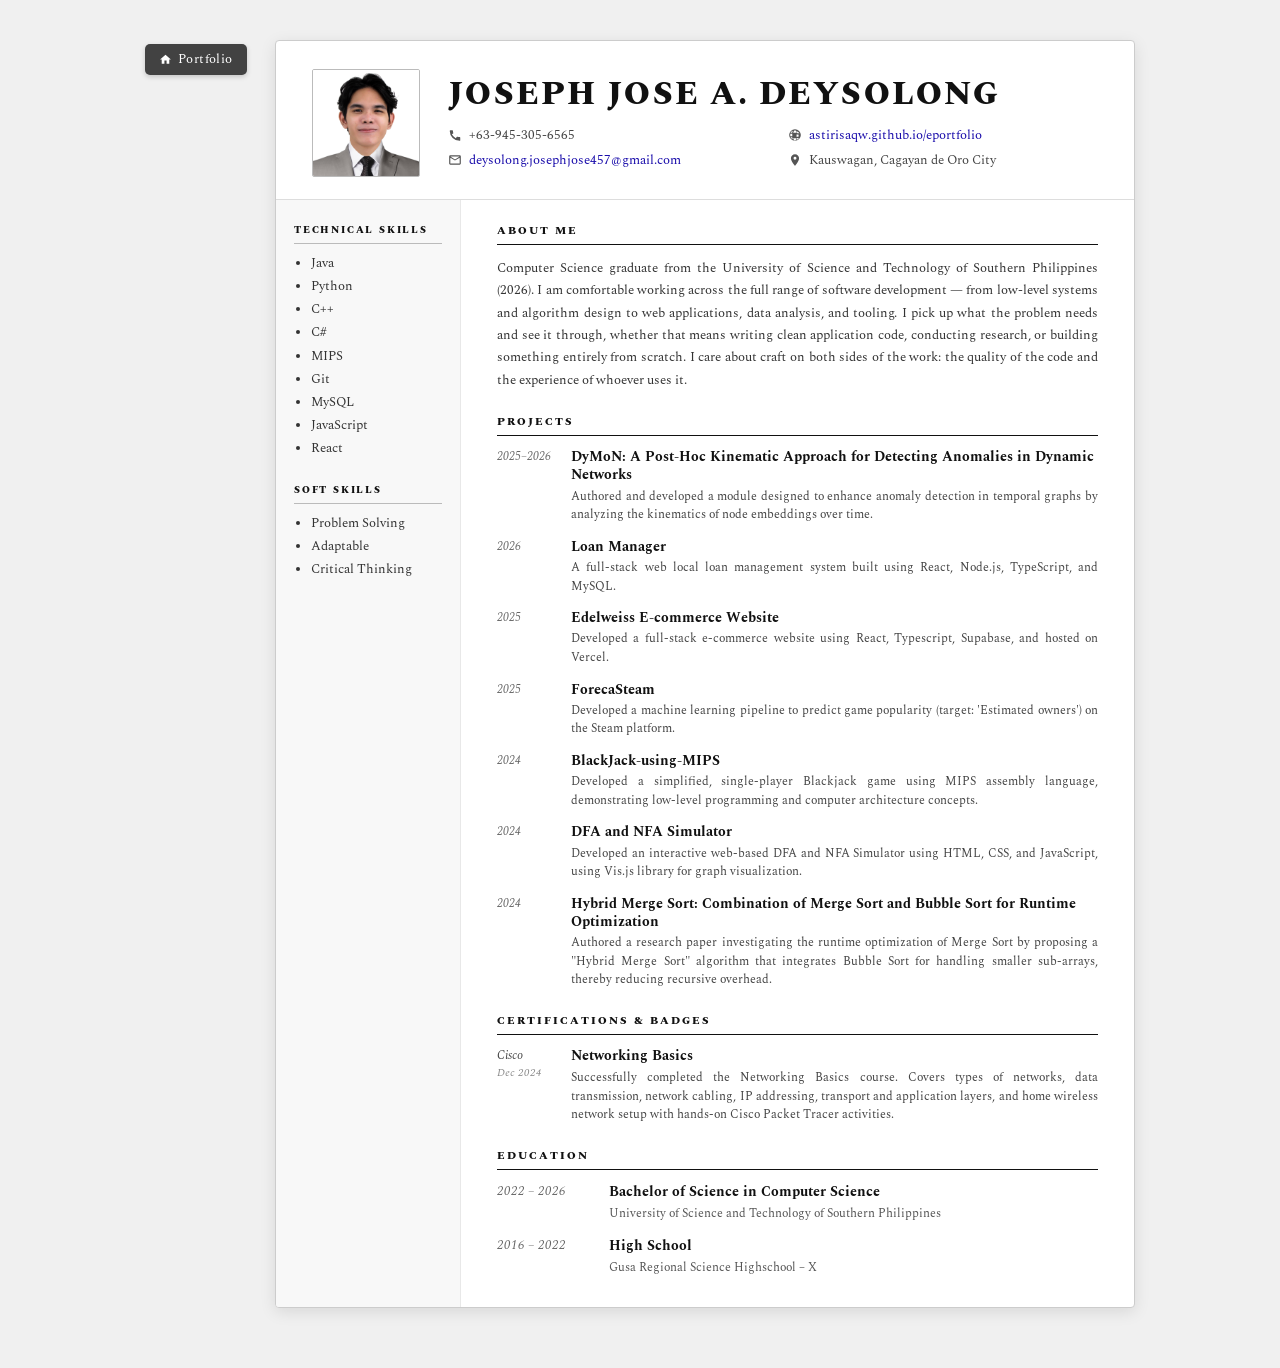
==== resume/resume.html @ 47714853 "added resume page" ====
<!DOCTYPE html>
<html lang="en">
<head>
  <meta charset="UTF-8">
  <meta name="viewport" content="width=device-width, initial-scale=1.0">
  <title>Resume – Joseph Jose A. Deysolong</title>
  <link href="https://fonts.googleapis.com/css?family=Spectral" rel="stylesheet">
  <link rel="stylesheet" href="resume.css">
  <link rel="icon" href="../assets/images/profile2.png">
</head>
<body>

  <!-- Page wrapper: portfolio button LEFT, resume card CENTER -->
  <div class="page-layout">

    <!-- Left column: Portfolio button -->
    <div class="page-left">
      <a href="../index.html" class="btn-nav">
        <svg viewBox="0 0 24 24" xmlns="http://www.w3.org/2000/svg">
          <path d="M10 20v-6h4v6h5v-8h3L12 3 2 12h3v8z"/>
        </svg>
        Portfolio
      </a>
    </div>

    <!-- Center column: Resume card -->
    <main class="resume-card">

      <!-- ── Header ── -->
      <header class="resume-header">
        <img src="../assets/images/profile3.jpg" alt="Joseph Jose A. Deysolong" class="resume-photo">
        <div class="resume-header-info">
          <h1 class="resume-name">Joseph Jose A. Deysolong</h1>
          <div class="resume-contacts">

            <span class="contact-row">
              <svg viewBox="0 0 24 24"><path d="M6.6 10.8a15.18 15.18 0 006.6 6.6l2.2-2.2a1 1 0 011.01-.24 11.47 11.47 0 003.59.57 1 1 0 011 1V21a1 1 0 01-1 1A17 17 0 013 5a1 1 0 011-1h3.5a1 1 0 011 1c0 1.25.2 2.45.57 3.59a1 1 0 01-.25 1.01L6.6 10.8z"/></svg>
              +63-945-305-6565
            </span>

            <span class="contact-row">
              <svg viewBox="0 0 24 24"><path d="M12 2a10 10 0 100 20A10 10 0 0012 2zm0 2c.55 0 1.3.6 2 1.7.4.65.78 1.48 1.07 2.3H8.93c.29-.82.67-1.65 1.07-2.3.7-1.1 1.45-1.7 2-1.7zm-3.6.7A13.5 13.5 0 007.1 8H4.26A8.04 8.04 0 018.4 4.7zM4.06 10h3.38c-.1.65-.14 1.32-.14 2s.05 1.35.14 2H4.06a8 8 0 010-4zm.2 6H7.1a13.5 13.5 0 001.3 3.3A8.04 8.04 0 014.26 16zm5.61 3.7c-.4-.65-.78-1.48-1.07-2.3h6.14c-.29.82-.67 1.65-1.07 2.3-.7 1.1-1.45 1.7-2 1.7s-1.3-.6-2-1.7zm4.73.6a13.5 13.5 0 001.3-3.3h2.84A8.04 8.04 0 0114.6 20.3zm3.34-5.3H14.56c.09-.65.14-1.32.14-2s-.05-1.35-.14-2h3.38a8 8 0 010 4zm.8-6h-2.84a13.5 13.5 0 00-1.3-3.3A8.04 8.04 0 0119.74 9z"/></svg>
              <a href="https://astirisaqw.github.io/eportfolio/" target="_blank">astirisaqw.github.io/eportfolio</a>
            </span>

            <span class="contact-row">
              <svg viewBox="0 0 24 24"><path d="M20 4H4a2 2 0 00-2 2v12a2 2 0 002 2h16a2 2 0 002-2V6a2 2 0 00-2-2zm0 2l-8 5-8-5h16zm0 12H4V8l8 5 8-5v10z"/></svg>
              <a href="mailto:deysolong.josephjose457@gmail.com">deysolong.josephjose457@gmail.com</a>
            </span>

            <span class="contact-row">
              <svg viewBox="0 0 24 24"><path d="M12 2C8.13 2 5 5.13 5 9c0 5.25 7 13 7 13s7-7.75 7-13c0-3.87-3.13-7-7-7zm0 9.5A2.5 2.5 0 1112 6.5a2.5 2.5 0 010 5z"/></svg>
              Kauswagan, Cagayan de Oro City
            </span>

          </div>
        </div>
      </header>

      <!-- ── Body ── -->
      <div class="resume-body">

        <!-- Sidebar -->
        <aside class="resume-sidebar">

          <div class="sidebar-section">
            <div class="sec-title">Technical Skills</div>
            <hr class="sec-rule">
            <ul class="skill-list">
              <li>Java</li>
              <li>Python</li>
              <li>C++</li>
              <li>C#</li>
              <li>MIPS</li>
              <li>Git</li>
              <li>MySQL</li>
              <li>JavaScript</li>
              <li>React</li>
            </ul>
          </div>

          <div class="sidebar-section">
            <div class="sec-title">Soft Skills</div>
            <hr class="sec-rule">
            <ul class="skill-list">
              <li>Problem Solving</li>
              <li>Adaptable</li>
              <li>Critical Thinking</li>
            </ul>
          </div>

        </aside>

        <!-- Main content -->
        <section class="resume-main">

          <div class="main-section">
            <div class="sec-title">About Me</div>
            <hr class="sec-rule">
            <p class="about-text">
              Computer Science graduate from the University of Science and Technology of Southern Philippines (2026).
              I am comfortable working across the full range of software development — from low-level systems and algorithm
              design to web applications, data analysis, and tooling. I pick up what the problem needs and see it through, 
              whether that means writing clean application code, conducting research, or building something entirely from scratch. 
              I care about craft on both sides of the work: the quality of the code and the experience of whoever uses it. 
            </p>
          </div>

          <div class="main-section">
            <div class="sec-title">Projects</div>
            <hr class="sec-rule">

            <div class="proj-entry">
              <span class="proj-year">2025–2026</span>
              <div>
                <p class="proj-title">DyMoN: A Post-Hoc Kinematic Approach for Detecting Anomalies in Dynamic Networks</p>
                <p class="proj-desc">Authored and developed a module designed to enhance anomaly detection in temporal graphs by analyzing the kinematics of node embeddings over time.</p>
              </div>
            </div>

            <div class="proj-entry">
              <span class="proj-year">2026</span>
              <div>
                <p class="proj-title">Loan Manager</p>
                <p class="proj-desc">A full-stack web local loan management system built using React, Node.js, TypeScript, and MySQL.</p>
              </div>
            </div>

            <div class="proj-entry">
              <span class="proj-year">2025</span>
              <div>
                <p class="proj-title">Edelweiss E-commerce Website</p>
                <p class="proj-desc">Developed a full-stack e-commerce website using React, Typescript, Supabase, and hosted on Vercel.</p>
              </div>
            </div>

            <div class="proj-entry">
              <span class="proj-year">2025</span>
              <div>
                <p class="proj-title">ForecaSteam</p>
                <p class="proj-desc">Developed a machine learning pipeline to predict game popularity (target: 'Estimated owners') on the Steam platform.</p>
              </div>
            </div>

            <div class="proj-entry">
              <span class="proj-year">2024</span>
              <div>
                <p class="proj-title">BlackJack-using-MIPS</p>
                <p class="proj-desc">Developed a simplified, single-player Blackjack game using MIPS assembly language, demonstrating low-level programming and computer architecture concepts.</p>
              </div>
            </div>

            <div class="proj-entry">
              <span class="proj-year">2024</span>
              <div>
                <p class="proj-title">DFA and NFA Simulator</p>
                <p class="proj-desc">Developed an interactive web-based DFA and NFA Simulator using HTML, CSS, and JavaScript, using Vis.js library for graph visualization.</p>
              </div>
            </div>

            <div class="proj-entry">
              <span class="proj-year">2024</span>
              <div>
                <p class="proj-title">Hybrid Merge Sort: Combination of Merge Sort and Bubble Sort for Runtime Optimization</p>
                <p class="proj-desc">Authored a research paper investigating the runtime optimization of Merge Sort by proposing a "Hybrid Merge Sort" algorithm that integrates Bubble Sort for handling smaller sub-arrays, thereby reducing recursive overhead.</p>
              </div>
            </div>

          </div>

          <div class="main-section">
            <div class="sec-title">Certifications &amp; Badges</div>
            <hr class="sec-rule">

            <div class="cert-entry">
              <div class="cert-issuer-col">
                <span class="cert-issuer">Cisco</span>
                <span class="cert-date">Dec 2024</span>
              </div>
              <div class="cert-details">
                <p class="cert-title">Networking Basics</p>
                <p class="cert-desc">
                  Successfully completed the Networking Basics course. Covers types of networks, data transmission, network cabling, IP addressing, transport and application layers, and home wireless network setup with hands-on Cisco Packet Tracer activities.
                </p>
              </div>
            </div>

          </div>

          <div class="main-section">
            <div class="sec-title">Education</div>
            <hr class="sec-rule">

            <div class="edu-entry">
              <span class="edu-year">2022 – 2026</span>
              <div>
                <p class="edu-degree">Bachelor of Science in Computer Science</p>
                <p class="edu-school">University of Science and Technology of Southern Philippines</p>
              </div>
            </div>

            <div class="edu-entry">
              <span class="edu-year">2016 – 2022</span>
              <div>
                <p class="edu-degree">High School</p>
                <p class="edu-school">Gusa Regional Science Highschool – X</p>
              </div>
            </div>

            </div>

          </div>

        </section>
      </div>

    </main>

    <div class="page-right"></div>

  </div>

  <script src="resume.js"></script>
</body>
</html>
---- resume/resume.css ----
/* resume/resume.css */

@font-face {
  font-family: 'BlackChancery';
  src: url('../assets/fonts/BLKCHCRY.TTF') format('truetype');
}

*, *::before, *::after { box-sizing: border-box; }

body {
  font-family: 'Spectral', serif;
  margin: 0;
  padding: 40px 20px 60px;
  background-color: #f0f0f0;
  background-repeat: repeat;
  background-size: 150px 150px;
  color: #222;
  min-height: 100vh;
}

/* ─── Page layout: [button] [card] [spacer] ─── */
.page-layout {
  display: flex;
  align-items: flex-start;
  justify-content: center;
  gap: 0;
  width: 100%;
}

/* Left column holds the Portfolio button, fixed width to mirror right spacer */
.page-left {
  width: 130px;
  flex-shrink: 0;
  padding-top: 4px;
  display: flex;
  justify-content: flex-start;
}

.page-right {
  width: 130px;
  flex-shrink: 0;
}

/* ─── Portfolio button ─── */
.btn-nav {
  display: inline-flex;
  align-items: center;
  gap: 6px;
  padding: 6px 14px;
  background-color: #424242;
  color: #fff;
  text-decoration: none;
  border-radius: 5px;
  font-family: 'Spectral', serif;
  font-size: 12.5px;
  letter-spacing: 0.4px;
  white-space: nowrap;
  transition: background-color 0.2s, transform 0.1s;
  box-shadow: 0 2px 5px rgba(0,0,0,0.18);
}
.btn-nav:hover { background-color: #222; transform: translateY(-1px); }
.btn-nav svg  { width: 13px; height: 13px; fill: currentColor; flex-shrink: 0; }

/* ─── Resume card ─── */
.resume-card {
  background: #fff;
  width: 100%;
  max-width: 860px;
  border: 1px solid #ccc;
  border-radius: 4px;
  box-shadow: 0 4px 16px rgba(0,0,0,0.10);
  overflow: hidden;
}

/* ─── Header ─── */
.resume-header {
  display: flex;
  align-items: center;
  gap: 28px;
  padding: 28px 36px 22px;
  border-bottom: 1.5px solid #ddd;
}

.resume-photo {
  width: 108px;
  height: 108px;
  object-fit: cover;
  border: 1.5px solid #bbb;
  border-radius: 2px;
  flex-shrink: 0;
}

.resume-header-info { flex: 1; }

.resume-name {
  font-family: 'Spectral', serif;
  font-size: 2.05rem;
  font-weight: 900;
  text-transform: uppercase;
  letter-spacing: 2px;
  margin: 0 0 12px;
  color: #111;
  line-height: 1.1;
}

.resume-contacts {
  display: grid;
  grid-template-columns: 1fr 1fr;
  gap: 5px 30px;
  font-size: 13px;
  color: #444;
}

.contact-row {
  display: flex;
  align-items: center;
  gap: 7px;
}
.contact-row svg { width: 14px; height: 14px; fill: #555; flex-shrink: 0; }
.contact-row a { color: #1a0dab; text-decoration: none; }
.contact-row a:hover { text-decoration: underline; }

/* ─── Two-col body ─── */
.resume-body {
  display: grid;
  grid-template-columns: 185px 1fr;
  min-height: 0;
}

/* ─── Sidebar ─── */
.resume-sidebar {
  background: #f8f8f8;
  border-right: 1.5px solid #e8e8e8;
  padding: 22px 18px 30px;
}

/* ─── Main ─── */
.resume-main {
  padding: 22px 36px 30px;
}

/* ─── Section heading ─── */
.sec-title {
  font-family: 'Spectral', serif;
  font-size: 0.68rem;
  font-weight: 800;
  letter-spacing: 2px;
  text-transform: uppercase;
  color: #111;
  margin: 0 0 5px;
}

hr.sec-rule {
  border: none;
  border-top: 1.5px solid #111;
  margin: 0 0 12px;
}

/* ─── Sidebar sections ─── */
.sidebar-section { margin-bottom: 22px; }
.sidebar-section:last-child { margin-bottom: 0; }

.sidebar-section .sec-title { font-size: 0.64rem; letter-spacing: 1.8px; }
.sidebar-section hr.sec-rule { border-top-color: #bbb; margin-bottom: 8px; }

ul.skill-list {
  list-style: disc;
  margin: 0;
  padding-left: 17px;
  font-size: 12.5px;
  line-height: 1.85;
  color: #333;
}

/* ─── Main sections ─── */
.main-section { margin-bottom: 22px; }
.main-section:last-child { margin-bottom: 0; }

/* ─── About ─── */
.about-text {
  font-size: 13px;
  line-height: 1.72;
  color: #333;
  text-align: justify;
  margin: 0;
}

/* ─── Projects ─── */
.proj-entry {
  display: grid;
  grid-template-columns: 62px 1fr;
  gap: 0 12px;
  margin-bottom: 13px;
}
.proj-entry:last-child { margin-bottom: 0; }

.proj-year {
  font-size: 12px;
  color: #666;
  font-style: italic;
  padding-top: 1px;
  line-height: 1.4;
  white-space: nowrap;
}

.proj-title {
  font-size: 13.5px;
  font-weight: 700;
  color: #111;
  margin: 0 0 3px;
  line-height: 1.35;
}

.proj-desc {
  font-size: 12px;
  color: #444;
  line-height: 1.55;
  margin: 0;
  text-align: justify;
}

/* ─── Certifications ─── */
.cert-entry {
  display: grid;
  grid-template-columns: 62px 1fr;
  gap: 0 12px;
  margin-bottom: 13px;
}
.cert-entry:last-child { margin-bottom: 0; }

.cert-issuer-col {
  display: flex;
  flex-direction: column;
  padding-top: 1px;
  gap: 2px;
}

.cert-issuer {
  font-size: 12px;
  color: #444;
  font-style: italic;
  line-height: 1.3;
}

.cert-date {
  font-size: 11px;
  color: #888;
  font-style: italic;
  line-height: 1.3;
}

.cert-details { flex: 1; }

.cert-title {
  font-size: 13.5px;
  font-weight: 700;
  color: #111;
  margin: 0 0 4px;
  line-height: 1.35;
}

.cert-desc {
  font-size: 12px;
  color: #444;
  line-height: 1.55;
  margin: 0;
  text-align: justify;
}

/* ─── Education ─── */
.edu-entry {
  display: grid;
  grid-template-columns: 100px 1fr;
  gap: 0 12px;
  margin-bottom: 13px;
}
.edu-entry:last-child { margin-bottom: 0; }

.edu-year {
  font-size: 12.5px;
  color: #666;
  font-style: italic;
  padding-top: 1px;
  line-height: 1.4;
  white-space: nowrap;
}

.edu-degree {
  font-size: 13.5px;
  font-weight: 700;
  color: #111;
  margin: 0 0 2px;
}

.edu-school {
  font-size: 12px;
  color: #555;
  margin: 0;
}
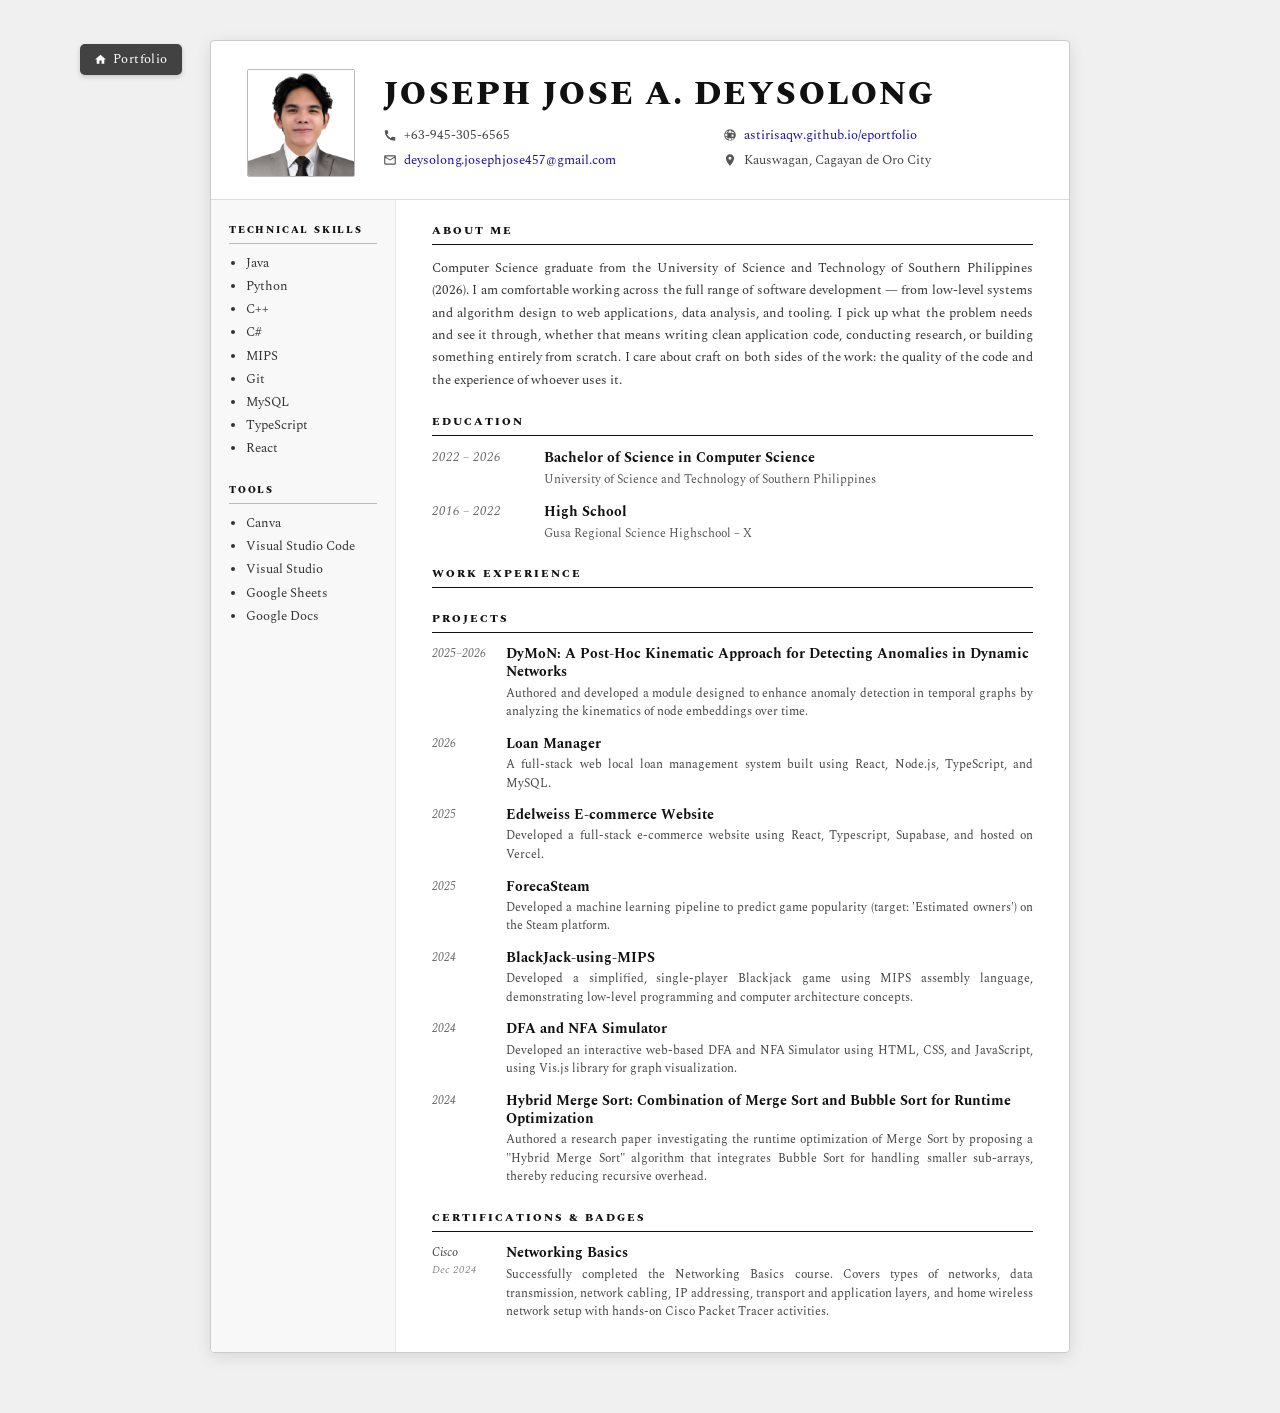
==== commit 81bb9727: "dxtesrcftv" ====
--- a/resume/resume.html
+++ b/resume/resume.html
@@ -74,18 +74,20 @@
               <li>MIPS</li>
               <li>Git</li>
               <li>MySQL</li>
-              <li>JavaScript</li>
+              <li>TypeScript</li>
               <li>React</li>
             </ul>
           </div>
 
           <div class="sidebar-section">
-            <div class="sec-title">Soft Skills</div>
+            <div class="sec-title">Tools</div>
             <hr class="sec-rule">
             <ul class="skill-list">
-              <li>Problem Solving</li>
-              <li>Adaptable</li>
-              <li>Critical Thinking</li>
+              <li>Canva</li>
+              <li>Visual Studio Code</li>
+              <li>Visual Studio</li>
+              <li>Google Sheets</li>
+              <li>Google Docs</li>
             </ul>
           </div>
 
@@ -107,6 +109,30 @@
           </div>
 
           <div class="main-section">
+            <div class="sec-title">Education</div>
+            <hr class="sec-rule">
+            <div class="edu-entry">
+              <span class="edu-year">2022 – 2026</span>
+              <div>
+                <p class="edu-degree">Bachelor of Science in Computer Science</p>
+                <p class="edu-school">University of Science and Technology of Southern Philippines</p>
+              </div>
+            </div>
+            <div class="edu-entry">
+              <span class="edu-year">2016 – 2022</span>
+              <div>
+                <p class="edu-degree">High School</p>
+                <p class="edu-school">Gusa Regional Science Highschool – X</p>
+              </div>
+            </div>
+          </div>
+
+          <div class="main-section">
+            <div class="sec-title">Work Experience</div>
+            <hr class="sec-rule">
+          </div>
+
+          <div class="main-section">
             <div class="sec-title">Projects</div>
             <hr class="sec-rule">
 
@@ -165,7 +191,6 @@
                 <p class="proj-desc">Authored a research paper investigating the runtime optimization of Merge Sort by proposing a "Hybrid Merge Sort" algorithm that integrates Bubble Sort for handling smaller sub-arrays, thereby reducing recursive overhead.</p>
               </div>
             </div>
-
           </div>
 
           <div class="main-section">
@@ -184,33 +209,7 @@
                 </p>
               </div>
             </div>
-
-          </div>
-
-          <div class="main-section">
-            <div class="sec-title">Education</div>
-            <hr class="sec-rule">
-
-            <div class="edu-entry">
-              <span class="edu-year">2022 – 2026</span>
-              <div>
-                <p class="edu-degree">Bachelor of Science in Computer Science</p>
-                <p class="edu-school">University of Science and Technology of Southern Philippines</p>
-              </div>
-            </div>
-
-            <div class="edu-entry">
-              <span class="edu-year">2016 – 2022</span>
-              <div>
-                <p class="edu-degree">High School</p>
-                <p class="edu-school">Gusa Regional Science Highschool – X</p>
-              </div>
-            </div>
-
-            </div>
-
-          </div>
-
+          </div>
         </section>
       </div>
 
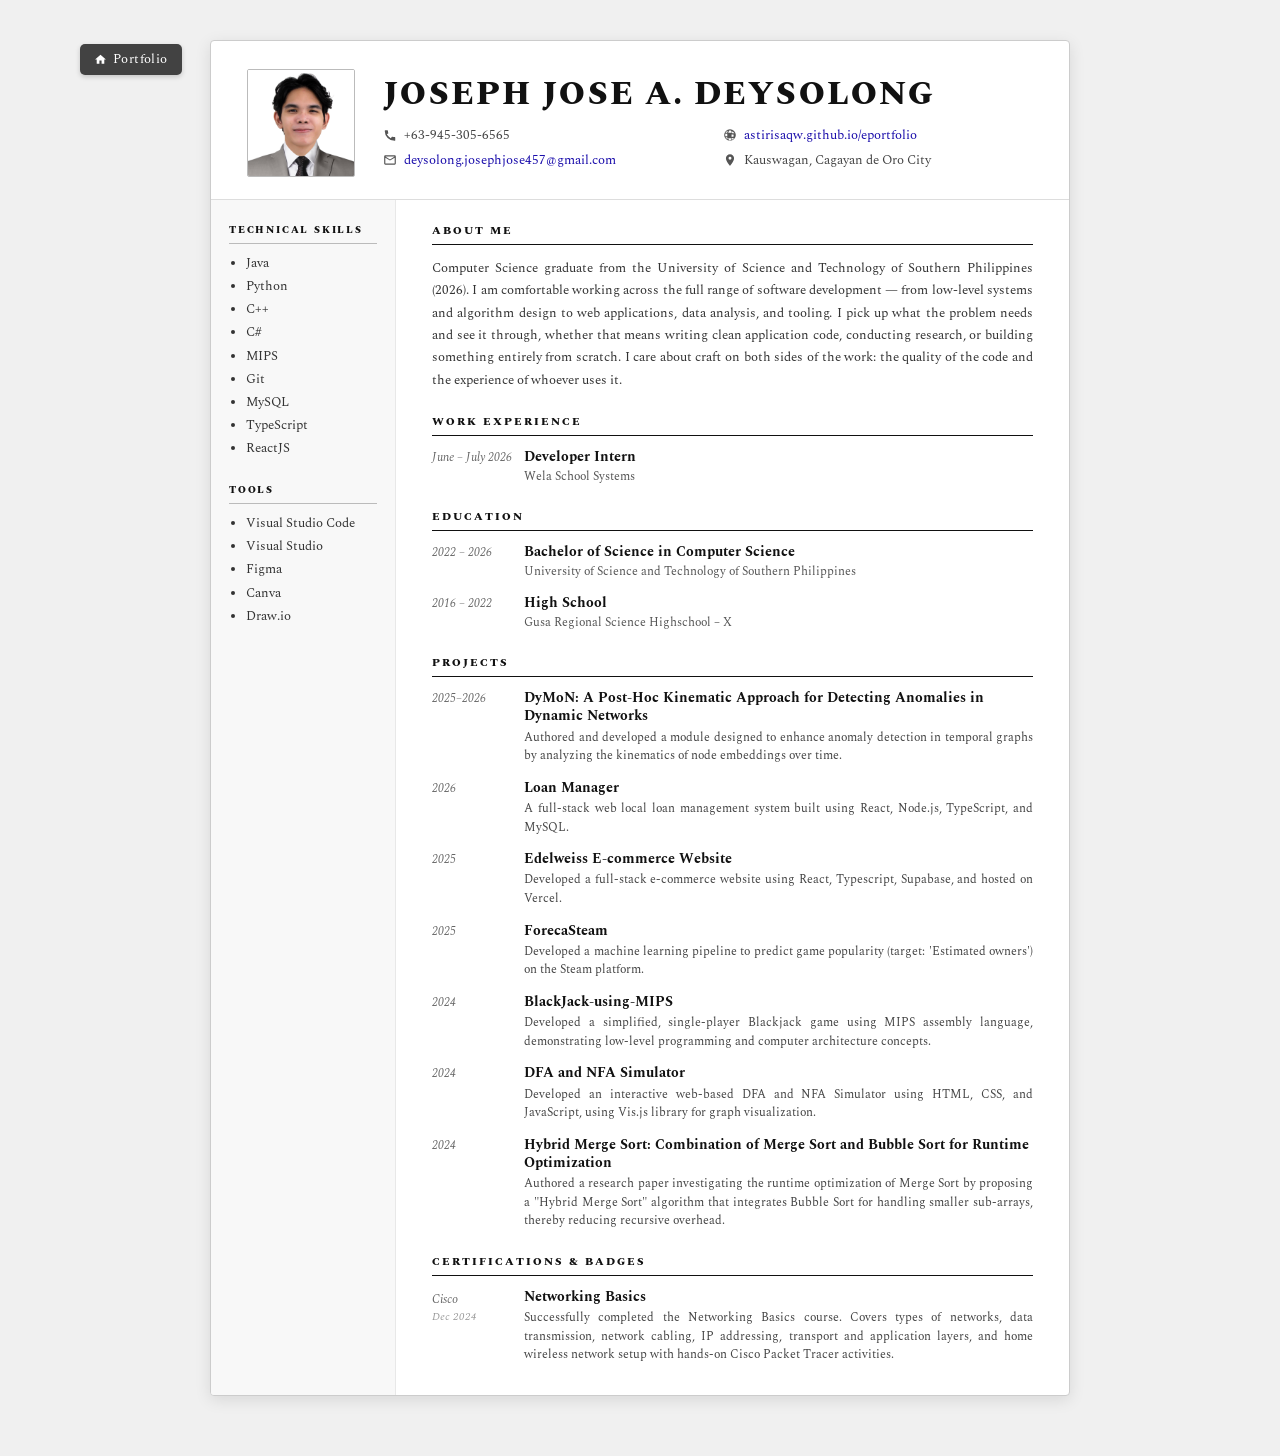
==== commit 2581f531: "added work experience" ====
--- a/resume/resume.html
+++ b/resume/resume.html
@@ -75,7 +75,7 @@
               <li>Git</li>
               <li>MySQL</li>
               <li>TypeScript</li>
-              <li>React</li>
+              <li>ReactJS</li>
             </ul>
           </div>
 
@@ -83,11 +83,11 @@
             <div class="sec-title">Tools</div>
             <hr class="sec-rule">
             <ul class="skill-list">
-              <li>Canva</li>
               <li>Visual Studio Code</li>
               <li>Visual Studio</li>
-              <li>Google Sheets</li>
-              <li>Google Docs</li>
+              <li>Figma</li>
+              <li>Canva</li>
+              <li>Draw.io</li>
             </ul>
           </div>
 
@@ -102,93 +102,100 @@
             <p class="about-text">
               Computer Science graduate from the University of Science and Technology of Southern Philippines (2026).
               I am comfortable working across the full range of software development — from low-level systems and algorithm
-              design to web applications, data analysis, and tooling. I pick up what the problem needs and see it through, 
-              whether that means writing clean application code, conducting research, or building something entirely from scratch. 
-              I care about craft on both sides of the work: the quality of the code and the experience of whoever uses it. 
+              design to web applications, data analysis, and tooling. I pick up what the problem needs and see it through,
+              whether that means writing clean application code, conducting research, or building something entirely from scratch.
+              I care about craft on both sides of the work: the quality of the code and the experience of whoever uses it.
             </p>
           </div>
 
           <div class="main-section">
+            <div class="sec-title">Work Experience</div>
+            <hr class="sec-rule">
+            <div class="row-entry">
+              <span class="row-left">June – July 2026</span>
+              <div>
+                <p class="row-title">Developer Intern</p>
+                <p class="row-sub">Wela School Systems</p>
+              </div>
+            </div>
+          </div>
+
+          <div class="main-section">
             <div class="sec-title">Education</div>
             <hr class="sec-rule">
-            <div class="edu-entry">
-              <span class="edu-year">2022 – 2026</span>
-              <div>
-                <p class="edu-degree">Bachelor of Science in Computer Science</p>
-                <p class="edu-school">University of Science and Technology of Southern Philippines</p>
-              </div>
-            </div>
-            <div class="edu-entry">
-              <span class="edu-year">2016 – 2022</span>
-              <div>
-                <p class="edu-degree">High School</p>
-                <p class="edu-school">Gusa Regional Science Highschool – X</p>
-              </div>
-            </div>
-          </div>
-
-          <div class="main-section">
-            <div class="sec-title">Work Experience</div>
-            <hr class="sec-rule">
+            <div class="row-entry">
+              <span class="row-left">2022 – 2026</span>
+              <div>
+                <p class="row-title">Bachelor of Science in Computer Science</p>
+                <p class="row-sub">University of Science and Technology of Southern Philippines</p>
+              </div>
+            </div>
+            <div class="row-entry">
+              <span class="row-left">2016 – 2022</span>
+              <div>
+                <p class="row-title">High School</p>
+                <p class="row-sub">Gusa Regional Science Highschool – X</p>
+              </div>
+            </div>
           </div>
 
           <div class="main-section">
             <div class="sec-title">Projects</div>
             <hr class="sec-rule">
 
-            <div class="proj-entry">
-              <span class="proj-year">2025–2026</span>
-              <div>
-                <p class="proj-title">DyMoN: A Post-Hoc Kinematic Approach for Detecting Anomalies in Dynamic Networks</p>
-                <p class="proj-desc">Authored and developed a module designed to enhance anomaly detection in temporal graphs by analyzing the kinematics of node embeddings over time.</p>
-              </div>
-            </div>
-
-            <div class="proj-entry">
-              <span class="proj-year">2026</span>
-              <div>
-                <p class="proj-title">Loan Manager</p>
-                <p class="proj-desc">A full-stack web local loan management system built using React, Node.js, TypeScript, and MySQL.</p>
-              </div>
-            </div>
-
-            <div class="proj-entry">
-              <span class="proj-year">2025</span>
-              <div>
-                <p class="proj-title">Edelweiss E-commerce Website</p>
-                <p class="proj-desc">Developed a full-stack e-commerce website using React, Typescript, Supabase, and hosted on Vercel.</p>
-              </div>
-            </div>
-
-            <div class="proj-entry">
-              <span class="proj-year">2025</span>
-              <div>
-                <p class="proj-title">ForecaSteam</p>
-                <p class="proj-desc">Developed a machine learning pipeline to predict game popularity (target: 'Estimated owners') on the Steam platform.</p>
-              </div>
-            </div>
-
-            <div class="proj-entry">
-              <span class="proj-year">2024</span>
-              <div>
-                <p class="proj-title">BlackJack-using-MIPS</p>
-                <p class="proj-desc">Developed a simplified, single-player Blackjack game using MIPS assembly language, demonstrating low-level programming and computer architecture concepts.</p>
-              </div>
-            </div>
-
-            <div class="proj-entry">
-              <span class="proj-year">2024</span>
-              <div>
-                <p class="proj-title">DFA and NFA Simulator</p>
-                <p class="proj-desc">Developed an interactive web-based DFA and NFA Simulator using HTML, CSS, and JavaScript, using Vis.js library for graph visualization.</p>
-              </div>
-            </div>
-
-            <div class="proj-entry">
-              <span class="proj-year">2024</span>
-              <div>
-                <p class="proj-title">Hybrid Merge Sort: Combination of Merge Sort and Bubble Sort for Runtime Optimization</p>
-                <p class="proj-desc">Authored a research paper investigating the runtime optimization of Merge Sort by proposing a "Hybrid Merge Sort" algorithm that integrates Bubble Sort for handling smaller sub-arrays, thereby reducing recursive overhead.</p>
+            <div class="row-entry">
+              <span class="row-left">2025–2026</span>
+              <div>
+                <p class="row-title">DyMoN: A Post-Hoc Kinematic Approach for Detecting Anomalies in Dynamic Networks</p>
+                <p class="row-desc">Authored and developed a module designed to enhance anomaly detection in temporal graphs by analyzing the kinematics of node embeddings over time.</p>
+              </div>
+            </div>
+
+            <div class="row-entry">
+              <span class="row-left">2026</span>
+              <div>
+                <p class="row-title">Loan Manager</p>
+                <p class="row-desc">A full-stack web local loan management system built using React, Node.js, TypeScript, and MySQL.</p>
+              </div>
+            </div>
+
+            <div class="row-entry">
+              <span class="row-left">2025</span>
+              <div>
+                <p class="row-title">Edelweiss E-commerce Website</p>
+                <p class="row-desc">Developed a full-stack e-commerce website using React, Typescript, Supabase, and hosted on Vercel.</p>
+              </div>
+            </div>
+
+            <div class="row-entry">
+              <span class="row-left">2025</span>
+              <div>
+                <p class="row-title">ForecaSteam</p>
+                <p class="row-desc">Developed a machine learning pipeline to predict game popularity (target: 'Estimated owners') on the Steam platform.</p>
+              </div>
+            </div>
+
+            <div class="row-entry">
+              <span class="row-left">2024</span>
+              <div>
+                <p class="row-title">BlackJack-using-MIPS</p>
+                <p class="row-desc">Developed a simplified, single-player Blackjack game using MIPS assembly language, demonstrating low-level programming and computer architecture concepts.</p>
+              </div>
+            </div>
+
+            <div class="row-entry">
+              <span class="row-left">2024</span>
+              <div>
+                <p class="row-title">DFA and NFA Simulator</p>
+                <p class="row-desc">Developed an interactive web-based DFA and NFA Simulator using HTML, CSS, and JavaScript, using Vis.js library for graph visualization.</p>
+              </div>
+            </div>
+
+            <div class="row-entry">
+              <span class="row-left">2024</span>
+              <div>
+                <p class="row-title">Hybrid Merge Sort: Combination of Merge Sort and Bubble Sort for Runtime Optimization</p>
+                <p class="row-desc">Authored a research paper investigating the runtime optimization of Merge Sort by proposing a "Hybrid Merge Sort" algorithm that integrates Bubble Sort for handling smaller sub-arrays, thereby reducing recursive overhead.</p>
               </div>
             </div>
           </div>
@@ -197,16 +204,14 @@
             <div class="sec-title">Certifications &amp; Badges</div>
             <hr class="sec-rule">
 
-            <div class="cert-entry">
-              <div class="cert-issuer-col">
-                <span class="cert-issuer">Cisco</span>
-                <span class="cert-date">Dec 2024</span>
-              </div>
-              <div class="cert-details">
-                <p class="cert-title">Networking Basics</p>
-                <p class="cert-desc">
-                  Successfully completed the Networking Basics course. Covers types of networks, data transmission, network cabling, IP addressing, transport and application layers, and home wireless network setup with hands-on Cisco Packet Tracer activities.
-                </p>
+            <div class="row-entry">
+              <div class="row-left-stack">
+                <span class="row-left">Cisco</span>
+                <span class="row-left-sub">Dec 2024</span>
+              </div>
+              <div>
+                <p class="row-title">Networking Basics</p>
+                <p class="row-desc">Successfully completed the Networking Basics course. Covers types of networks, data transmission, network cabling, IP addressing, transport and application layers, and home wireless network setup with hands-on Cisco Packet Tracer activities.</p>
               </div>
             </div>
           </div>
--- a/resume/resume.css
+++ b/resume/resume.css
@@ -23,11 +23,9 @@
   display: flex;
   align-items: flex-start;
   justify-content: center;
-  gap: 0;
   width: 100%;
 }
 
-/* Left column holds the Portfolio button, fixed width to mirror right spacer */
 .page-left {
   width: 130px;
   flex-shrink: 0;
@@ -134,6 +132,20 @@
   padding: 22px 18px 30px;
 }
 
+.sidebar-section { margin-bottom: 22px; }
+.sidebar-section:last-child { margin-bottom: 0; }
+.sidebar-section .sec-title { font-size: 0.64rem; letter-spacing: 1.8px; }
+.sidebar-section hr.sec-rule { border-top-color: #bbb; margin-bottom: 8px; }
+
+ul.skill-list {
+  list-style: disc;
+  margin: 0;
+  padding-left: 17px;
+  font-size: 12.5px;
+  line-height: 1.85;
+  color: #333;
+}
+
 /* ─── Main ─── */
 .resume-main {
   padding: 22px 36px 30px;
@@ -156,23 +168,6 @@
   margin: 0 0 12px;
 }
 
-/* ─── Sidebar sections ─── */
-.sidebar-section { margin-bottom: 22px; }
-.sidebar-section:last-child { margin-bottom: 0; }
-
-.sidebar-section .sec-title { font-size: 0.64rem; letter-spacing: 1.8px; }
-.sidebar-section hr.sec-rule { border-top-color: #bbb; margin-bottom: 8px; }
-
-ul.skill-list {
-  list-style: disc;
-  margin: 0;
-  padding-left: 17px;
-  font-size: 12.5px;
-  line-height: 1.85;
-  color: #333;
-}
-
-/* ─── Main sections ─── */
 .main-section { margin-bottom: 22px; }
 .main-section:last-child { margin-bottom: 0; }
 
@@ -185,25 +180,42 @@
   margin: 0;
 }
 
-/* ─── Projects ─── */
-.proj-entry {
+/* ─── Unified row entry (Work, Education, Projects, Certs all share this) ─── */
+.row-entry {
   display: grid;
-  grid-template-columns: 62px 1fr;
+  grid-template-columns: 80px 1fr;
   gap: 0 12px;
   margin-bottom: 13px;
 }
-.proj-entry:last-child { margin-bottom: 0; }
-
-.proj-year {
+.row-entry:last-child { margin-bottom: 0; }
+
+/* Left column: date / year / issuer */
+.row-left {
   font-size: 12px;
   color: #666;
   font-style: italic;
-  padding-top: 1px;
+  padding-top: 2px;
   line-height: 1.4;
   white-space: nowrap;
 }
 
-.proj-title {
+/* Stacked left column for certs (issuer + date on two lines) */
+.row-left-stack {
+  display: flex;
+  flex-direction: column;
+  gap: 1px;
+  padding-top: 2px;
+}
+
+.row-left-sub {
+  font-size: 11px;
+  color: #999;
+  font-style: italic;
+  line-height: 1.3;
+}
+
+/* Right column content */
+.row-title {
   font-size: 13.5px;
   font-weight: 700;
   color: #111;
@@ -211,89 +223,17 @@
   line-height: 1.35;
 }
 
-.proj-desc {
+.row-sub {
+  font-size: 12px;
+  color: #555;
+  margin: 0;
+  line-height: 1.4;
+}
+
+.row-desc {
   font-size: 12px;
   color: #444;
   line-height: 1.55;
   margin: 0;
   text-align: justify;
-}
-
-/* ─── Certifications ─── */
-.cert-entry {
-  display: grid;
-  grid-template-columns: 62px 1fr;
-  gap: 0 12px;
-  margin-bottom: 13px;
-}
-.cert-entry:last-child { margin-bottom: 0; }
-
-.cert-issuer-col {
-  display: flex;
-  flex-direction: column;
-  padding-top: 1px;
-  gap: 2px;
-}
-
-.cert-issuer {
-  font-size: 12px;
-  color: #444;
-  font-style: italic;
-  line-height: 1.3;
-}
-
-.cert-date {
-  font-size: 11px;
-  color: #888;
-  font-style: italic;
-  line-height: 1.3;
-}
-
-.cert-details { flex: 1; }
-
-.cert-title {
-  font-size: 13.5px;
-  font-weight: 700;
-  color: #111;
-  margin: 0 0 4px;
-  line-height: 1.35;
-}
-
-.cert-desc {
-  font-size: 12px;
-  color: #444;
-  line-height: 1.55;
-  margin: 0;
-  text-align: justify;
-}
-
-/* ─── Education ─── */
-.edu-entry {
-  display: grid;
-  grid-template-columns: 100px 1fr;
-  gap: 0 12px;
-  margin-bottom: 13px;
-}
-.edu-entry:last-child { margin-bottom: 0; }
-
-.edu-year {
-  font-size: 12.5px;
-  color: #666;
-  font-style: italic;
-  padding-top: 1px;
-  line-height: 1.4;
-  white-space: nowrap;
-}
-
-.edu-degree {
-  font-size: 13.5px;
-  font-weight: 700;
-  color: #111;
-  margin: 0 0 2px;
-}
-
-.edu-school {
-  font-size: 12px;
-  color: #555;
-  margin: 0;
 }
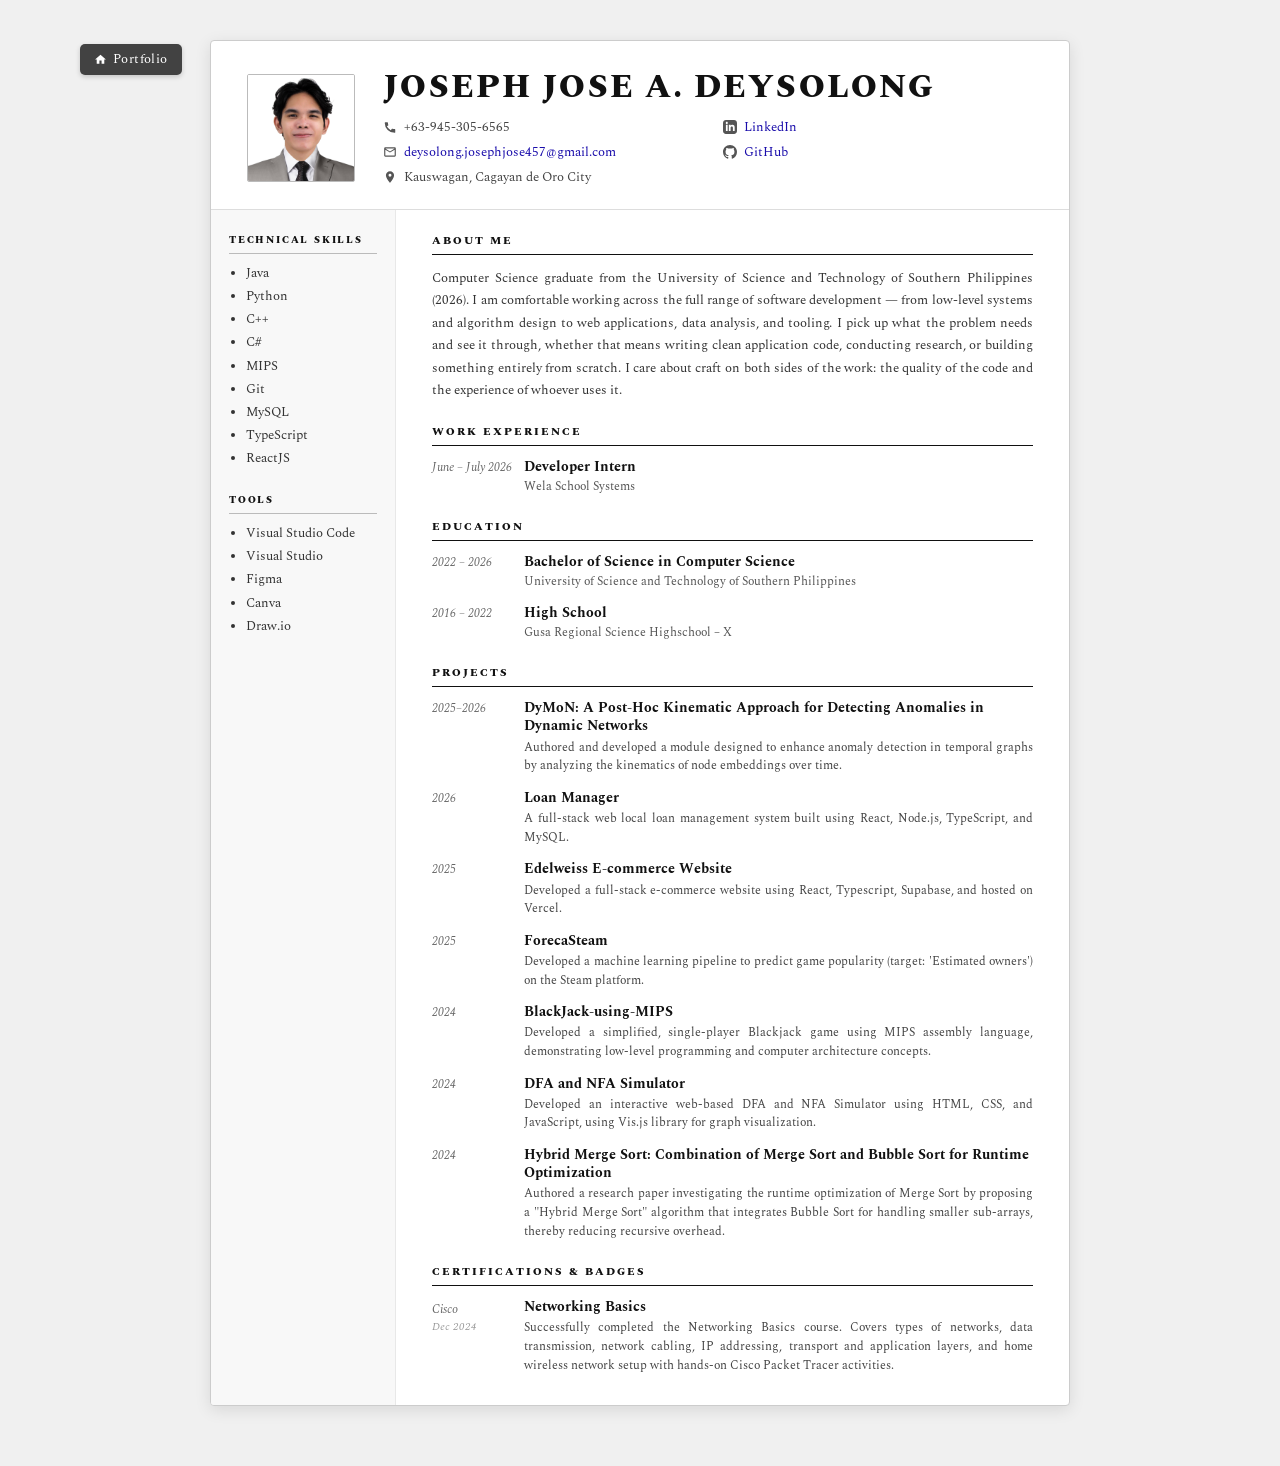
==== commit 8c24f76f: "added linkedin and github links, removed eportoflio link" ====
--- a/resume/resume.html
+++ b/resume/resume.html
@@ -39,15 +39,24 @@
             </span>
 
             <span class="contact-row">
-              <svg viewBox="0 0 24 24"><path d="M12 2a10 10 0 100 20A10 10 0 0012 2zm0 2c.55 0 1.3.6 2 1.7.4.65.78 1.48 1.07 2.3H8.93c.29-.82.67-1.65 1.07-2.3.7-1.1 1.45-1.7 2-1.7zm-3.6.7A13.5 13.5 0 007.1 8H4.26A8.04 8.04 0 018.4 4.7zM4.06 10h3.38c-.1.65-.14 1.32-.14 2s.05 1.35.14 2H4.06a8 8 0 010-4zm.2 6H7.1a13.5 13.5 0 001.3 3.3A8.04 8.04 0 014.26 16zm5.61 3.7c-.4-.65-.78-1.48-1.07-2.3h6.14c-.29.82-.67 1.65-1.07 2.3-.7 1.1-1.45 1.7-2 1.7s-1.3-.6-2-1.7zm4.73.6a13.5 13.5 0 001.3-3.3h2.84A8.04 8.04 0 0114.6 20.3zm3.34-5.3H14.56c.09-.65.14-1.32.14-2s-.05-1.35-.14-2h3.38a8 8 0 010 4zm.8-6h-2.84a13.5 13.5 0 00-1.3-3.3A8.04 8.04 0 0119.74 9z"/></svg>
-              <a href="https://astirisaqw.github.io/eportfolio/" target="_blank">astirisaqw.github.io/eportfolio</a>
-            </span>
-
+              <svg viewBox="0 0 24 24" fill="currentColor">
+                <path d="M19 0h-14c-2.761 0-5 2.239-5 5v14c0 2.761 2.239 5 5 5h14c2.762 0 5-2.239 5-5v-14c0-2.761-2.238-5-5-5zm-11 19h-3v-11h3v11zm-1.5-12.268c-.966 0-1.75-.79-1.75-1.764s.784-1.764 1.75-1.764 1.75.79 1.75 1.764-.783 1.764-1.75 1.764zm13.5 12.268h-3v-5.604c0-3.368-4-3.113-4 0v5.604h-3v-11h3v1.765c1.396-2.586 7-2.777 7 2.476v6.759z"/>
+              </svg>
+              <a href="https://www.linkedin.com/in/joseph-jose-deysolong-8bab86354/" target="_blank">LinkedIn</a>
+            </span>
+            
             <span class="contact-row">
               <svg viewBox="0 0 24 24"><path d="M20 4H4a2 2 0 00-2 2v12a2 2 0 002 2h16a2 2 0 002-2V6a2 2 0 00-2-2zm0 2l-8 5-8-5h16zm0 12H4V8l8 5 8-5v10z"/></svg>
               <a href="mailto:deysolong.josephjose457@gmail.com">deysolong.josephjose457@gmail.com</a>
             </span>
 
+            <span class="contact-row">
+              <svg viewBox="0 0 24 24" fill="currentColor">
+                <path d="M12 0c-6.626 0-12 5.373-12 12 0 5.302 3.438 9.8 8.207 11.387.599.111.793-.261.793-.577v-2.234c-3.338.726-4.033-1.416-4.033-1.416-.546-1.387-1.333-1.756-1.333-1.756-1.089-.745.083-.729.083-.729 1.205.084 1.839 1.237 1.839 1.237 1.07 1.834 2.807 1.304 3.492.997.107-.775.418-1.305.762-1.604-2.665-.305-5.467-1.334-5.467-5.931 0-1.311.469-2.381 1.236-3.221-.124-.303-.535-1.524.117-3.176 0 0 1.008-.322 3.301 1.23.957-.266 1.983-.399 3.003-.404 1.02.005 2.047.138 3.006.404 2.291-1.552 3.297-1.23 3.297-1.23.653 1.653.242 2.874.118 3.176.77.84 1.235 1.911 1.235 3.221 0 4.609-2.807 5.624-5.479 5.921.43.372.823 1.102.823 2.222v3.293c0 .319.192.694.801.576 4.765-1.589 8.199-6.086 8.199-11.386 0-6.627-5.373-12-12-12z"/>
+              </svg>
+              <a href="https://www.github.com/astirisaqw" target="_blank">GitHub</a>
+            </span>
+            
             <span class="contact-row">
               <svg viewBox="0 0 24 24"><path d="M12 2C8.13 2 5 5.13 5 9c0 5.25 7 13 7 13s7-7.75 7-13c0-3.87-3.13-7-7-7zm0 9.5A2.5 2.5 0 1112 6.5a2.5 2.5 0 010 5z"/></svg>
               Kauswagan, Cagayan de Oro City
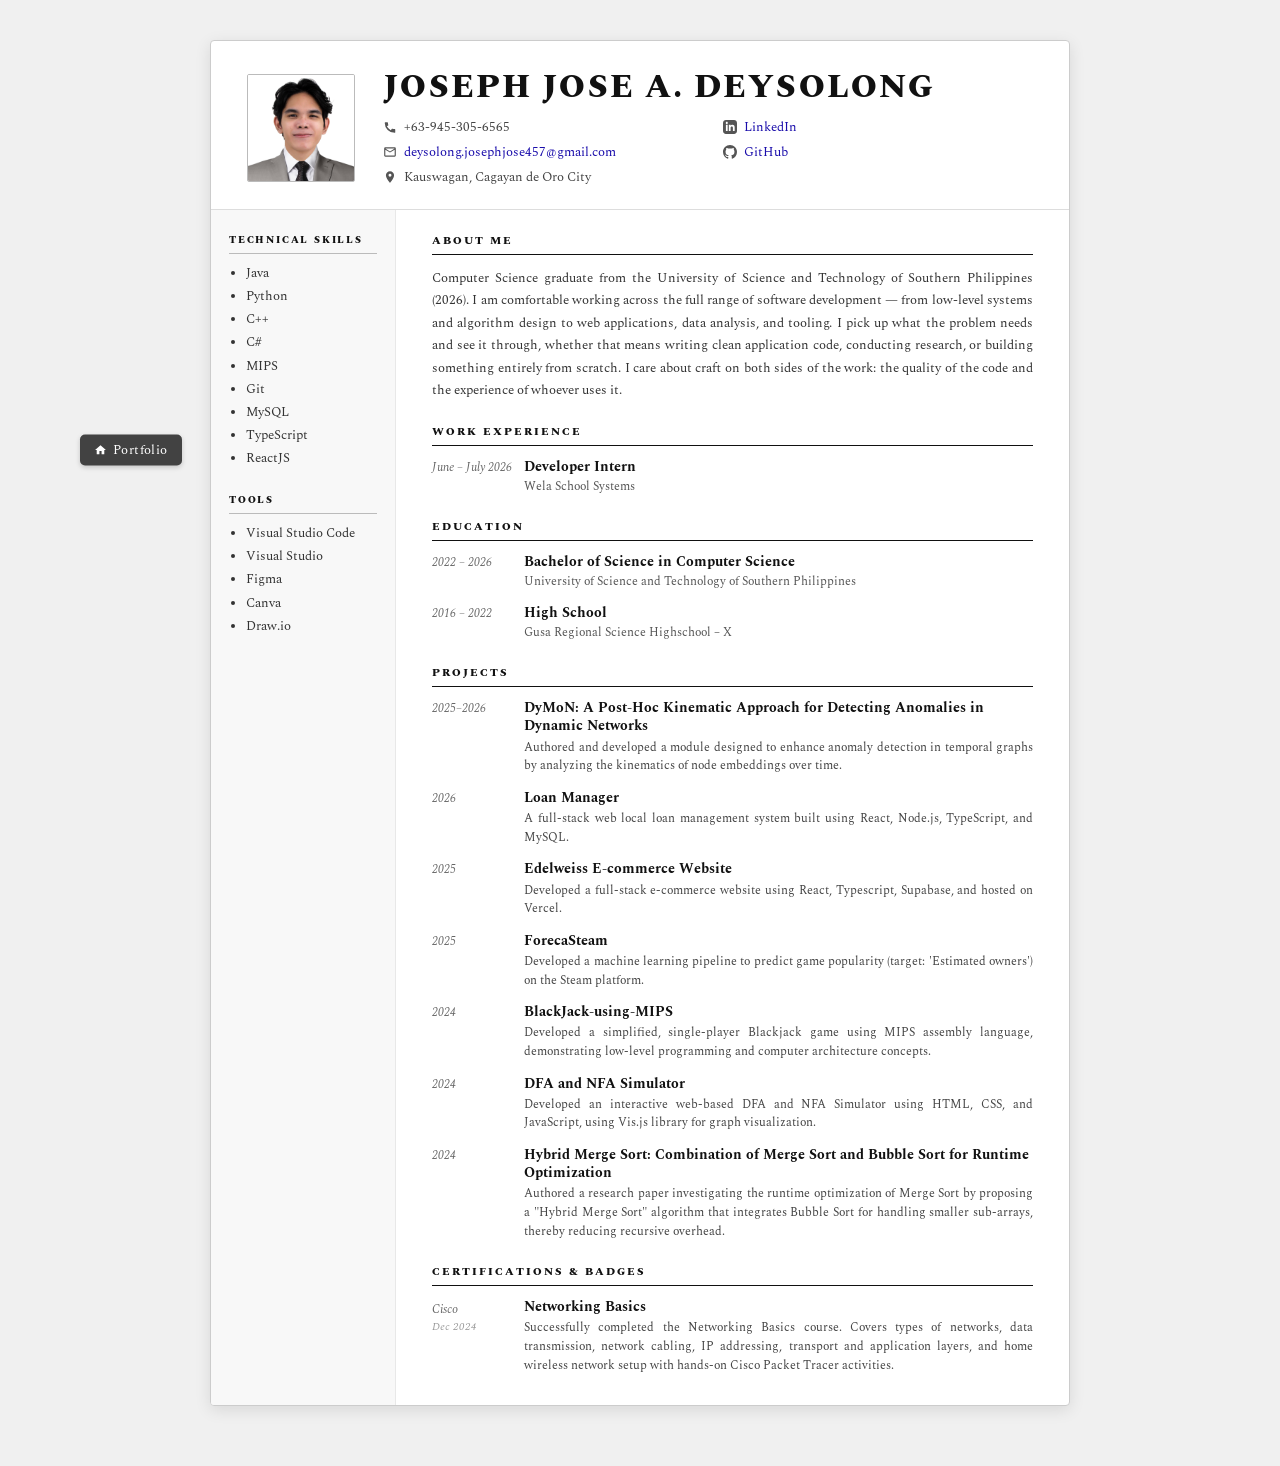
==== commit d83fbc84: "updated linkedin link" ====
--- a/resume/resume.html
+++ b/resume/resume.html
@@ -42,7 +42,7 @@
               <svg viewBox="0 0 24 24" fill="currentColor">
                 <path d="M19 0h-14c-2.761 0-5 2.239-5 5v14c0 2.761 2.239 5 5 5h14c2.762 0 5-2.239 5-5v-14c0-2.761-2.238-5-5-5zm-11 19h-3v-11h3v11zm-1.5-12.268c-.966 0-1.75-.79-1.75-1.764s.784-1.764 1.75-1.764 1.75.79 1.75 1.764-.783 1.764-1.75 1.764zm13.5 12.268h-3v-5.604c0-3.368-4-3.113-4 0v5.604h-3v-11h3v1.765c1.396-2.586 7-2.777 7 2.476v6.759z"/>
               </svg>
-              <a href="https://www.linkedin.com/in/joseph-jose-deysolong-8bab86354/" target="_blank">LinkedIn</a>
+              <a href="https://www.linkedin.com/in/joseph-deysolong/" target="_blank">LinkedIn</a>
             </span>
             
             <span class="contact-row">
--- a/resume/resume.css
+++ b/resume/resume.css
@@ -29,9 +29,13 @@
 .page-left {
   width: 130px;
   flex-shrink: 0;
-  padding-top: 4px;
   display: flex;
   justify-content: flex-start;
+  /* Stick to viewport center vertically */
+  position: sticky;
+  top: 50vh;
+  transform: translateY(-50%);
+  align-self: flex-start;
 }
 
 .page-right {
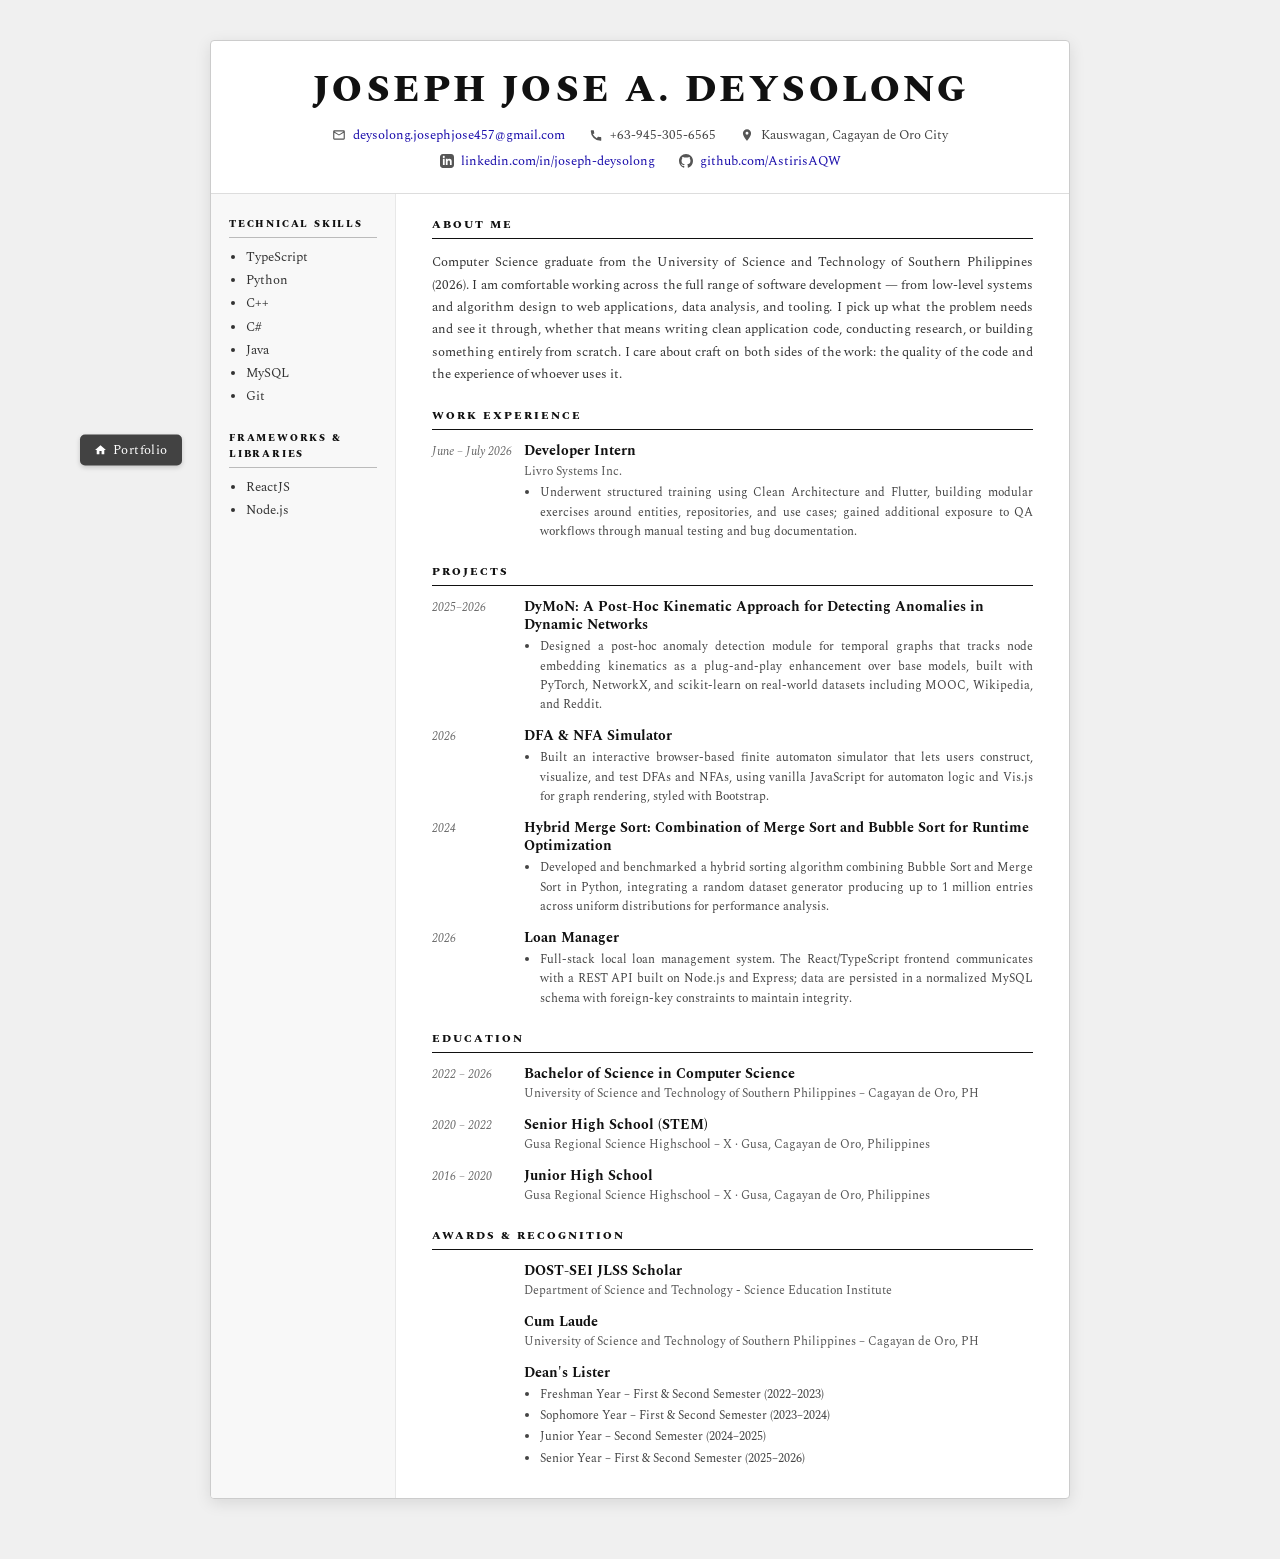
==== commit 1ebf3e34: "update" ====
--- a/resume/resume.html
+++ b/resume/resume.html
@@ -10,10 +10,8 @@
 </head>
 <body>
 
-  <!-- Page wrapper: portfolio button LEFT, resume card CENTER -->
   <div class="page-layout">
 
-    <!-- Left column: Portfolio button -->
     <div class="page-left">
       <a href="../index.html" class="btn-nav">
         <svg viewBox="0 0 24 24" xmlns="http://www.w3.org/2000/svg">
@@ -23,43 +21,41 @@
       </a>
     </div>
 
-    <!-- Center column: Resume card -->
     <main class="resume-card">
 
-      <!-- ── Header ── -->
+      <!-- ── Header (no photo) ── -->
       <header class="resume-header">
-        <img src="../assets/images/profile3.jpg" alt="Joseph Jose A. Deysolong" class="resume-photo">
         <div class="resume-header-info">
           <h1 class="resume-name">Joseph Jose A. Deysolong</h1>
           <div class="resume-contacts">
 
             <span class="contact-row">
+              <svg viewBox="0 0 24 24"><path d="M20 4H4a2 2 0 00-2 2v12a2 2 0 002 2h16a2 2 0 002-2V6a2 2 0 00-2-2zm0 2l-8 5-8-5h16zm0 12H4V8l8 5 8-5v10z"/></svg>
+              <a href="mailto:deysolong.josephjose457@gmail.com">deysolong.josephjose457@gmail.com</a>
+            </span>
+
+            <span class="contact-row">
               <svg viewBox="0 0 24 24"><path d="M6.6 10.8a15.18 15.18 0 006.6 6.6l2.2-2.2a1 1 0 011.01-.24 11.47 11.47 0 003.59.57 1 1 0 011 1V21a1 1 0 01-1 1A17 17 0 013 5a1 1 0 011-1h3.5a1 1 0 011 1c0 1.25.2 2.45.57 3.59a1 1 0 01-.25 1.01L6.6 10.8z"/></svg>
               +63-945-305-6565
+            </span>
+
+            <span class="contact-row">
+              <svg viewBox="0 0 24 24"><path d="M12 2C8.13 2 5 5.13 5 9c0 5.25 7 13 7 13s7-7.75 7-13c0-3.87-3.13-7-7-7zm0 9.5A2.5 2.5 0 1112 6.5a2.5 2.5 0 010 5z"/></svg>
+              Kauswagan, Cagayan de Oro City
             </span>
 
             <span class="contact-row">
               <svg viewBox="0 0 24 24" fill="currentColor">
                 <path d="M19 0h-14c-2.761 0-5 2.239-5 5v14c0 2.761 2.239 5 5 5h14c2.762 0 5-2.239 5-5v-14c0-2.761-2.238-5-5-5zm-11 19h-3v-11h3v11zm-1.5-12.268c-.966 0-1.75-.79-1.75-1.764s.784-1.764 1.75-1.764 1.75.79 1.75 1.764-.783 1.764-1.75 1.764zm13.5 12.268h-3v-5.604c0-3.368-4-3.113-4 0v5.604h-3v-11h3v1.765c1.396-2.586 7-2.777 7 2.476v6.759z"/>
               </svg>
-              <a href="https://www.linkedin.com/in/joseph-deysolong/" target="_blank">LinkedIn</a>
-            </span>
-            
-            <span class="contact-row">
-              <svg viewBox="0 0 24 24"><path d="M20 4H4a2 2 0 00-2 2v12a2 2 0 002 2h16a2 2 0 002-2V6a2 2 0 00-2-2zm0 2l-8 5-8-5h16zm0 12H4V8l8 5 8-5v10z"/></svg>
-              <a href="mailto:deysolong.josephjose457@gmail.com">deysolong.josephjose457@gmail.com</a>
+              <a href="https://www.linkedin.com/in/joseph-deysolong/" target="_blank">linkedin.com/in/joseph-deysolong</a>
             </span>
 
             <span class="contact-row">
               <svg viewBox="0 0 24 24" fill="currentColor">
                 <path d="M12 0c-6.626 0-12 5.373-12 12 0 5.302 3.438 9.8 8.207 11.387.599.111.793-.261.793-.577v-2.234c-3.338.726-4.033-1.416-4.033-1.416-.546-1.387-1.333-1.756-1.333-1.756-1.089-.745.083-.729.083-.729 1.205.084 1.839 1.237 1.839 1.237 1.07 1.834 2.807 1.304 3.492.997.107-.775.418-1.305.762-1.604-2.665-.305-5.467-1.334-5.467-5.931 0-1.311.469-2.381 1.236-3.221-.124-.303-.535-1.524.117-3.176 0 0 1.008-.322 3.301 1.23.957-.266 1.983-.399 3.003-.404 1.02.005 2.047.138 3.006.404 2.291-1.552 3.297-1.23 3.297-1.23.653 1.653.242 2.874.118 3.176.77.84 1.235 1.911 1.235 3.221 0 4.609-2.807 5.624-5.479 5.921.43.372.823 1.102.823 2.222v3.293c0 .319.192.694.801.576 4.765-1.589 8.199-6.086 8.199-11.386 0-6.627-5.373-12-12-12z"/>
               </svg>
-              <a href="https://www.github.com/astirisaqw" target="_blank">GitHub</a>
-            </span>
-            
-            <span class="contact-row">
-              <svg viewBox="0 0 24 24"><path d="M12 2C8.13 2 5 5.13 5 9c0 5.25 7 13 7 13s7-7.75 7-13c0-3.87-3.13-7-7-7zm0 9.5A2.5 2.5 0 1112 6.5a2.5 2.5 0 010 5z"/></svg>
-              Kauswagan, Cagayan de Oro City
+              <a href="https://www.github.com/astirisaqw" target="_blank">github.com/AstirisAQW</a>
             </span>
 
           </div>
@@ -76,27 +72,22 @@
             <div class="sec-title">Technical Skills</div>
             <hr class="sec-rule">
             <ul class="skill-list">
-              <li>Java</li>
+              <li>TypeScript</li>
               <li>Python</li>
               <li>C++</li>
               <li>C#</li>
-              <li>MIPS</li>
+              <li>Java</li>
+              <li>MySQL</li>
               <li>Git</li>
-              <li>MySQL</li>
-              <li>TypeScript</li>
+            </ul>
+          </div>
+
+          <div class="sidebar-section">
+            <div class="sec-title">Frameworks &amp; Libraries</div>
+            <hr class="sec-rule">
+            <ul class="skill-list">
               <li>ReactJS</li>
-            </ul>
-          </div>
-
-          <div class="sidebar-section">
-            <div class="sec-title">Tools</div>
-            <hr class="sec-rule">
-            <ul class="skill-list">
-              <li>Visual Studio Code</li>
-              <li>Visual Studio</li>
-              <li>Figma</li>
-              <li>Canva</li>
-              <li>Draw.io</li>
+              <li>Node.js</li>
             </ul>
           </div>
 
@@ -124,9 +115,58 @@
               <span class="row-left">June – July 2026</span>
               <div>
                 <p class="row-title">Developer Intern</p>
-                <p class="row-sub">Wela School Systems</p>
-              </div>
-            </div>
+                <p class="row-sub">Livro Systems Inc.</p>
+                <ul class="row-bullets">
+                  <li>Underwent structured training using Clean Architecture and Flutter, building modular exercises around entities, repositories, and use cases; gained additional exposure to QA workflows through manual testing and bug documentation.</li>
+                </ul>
+              </div>
+            </div>
+          </div>
+
+          <div class="main-section">
+            <div class="sec-title">Projects</div>
+            <hr class="sec-rule">
+
+            <div class="row-entry">
+              <span class="row-left">2025–2026</span>
+              <div>
+                <p class="row-title">DyMoN: A Post-Hoc Kinematic Approach for Detecting Anomalies in Dynamic Networks</p>
+                <ul class="row-bullets">
+                  <li>Designed a post-hoc anomaly detection module for temporal graphs that tracks node embedding kinematics as a plug-and-play enhancement over base models, built with PyTorch, NetworkX, and scikit-learn on real-world datasets including MOOC, Wikipedia, and Reddit.</li>
+                </ul>
+              </div>
+            </div>
+
+            <div class="row-entry">
+              <span class="row-left">2026</span>
+              <div>
+                <p class="row-title">DFA &amp; NFA Simulator</p>
+                <ul class="row-bullets">
+                  <li>Built an interactive browser-based finite automaton simulator that lets users construct, visualize, and test DFAs and NFAs, using vanilla JavaScript for automaton logic and Vis.js for graph rendering, styled with Bootstrap.</li>
+                </ul>
+              </div>
+            </div>
+
+            <div class="row-entry">
+              <span class="row-left">2024</span>
+              <div>
+                <p class="row-title">Hybrid Merge Sort: Combination of Merge Sort and Bubble Sort for Runtime Optimization</p>
+                <ul class="row-bullets">
+                  <li>Developed and benchmarked a hybrid sorting algorithm combining Bubble Sort and Merge Sort in Python, integrating a random dataset generator producing up to 1 million entries across uniform distributions for performance analysis.</li>
+                </ul>
+              </div>
+            </div>
+
+            <div class="row-entry">
+              <span class="row-left">2026</span>
+              <div>
+                <p class="row-title">Loan Manager</p>
+                <ul class="row-bullets">
+                  <li>Full-stack local loan management system. The React/TypeScript frontend communicates with a REST API built on Node.js and Express; data are persisted in a normalized MySQL schema with foreign-key constraints to maintain integrity.</li>
+                </ul>
+              </div>
+            </div>
+
           </div>
 
           <div class="main-section">
@@ -136,94 +176,60 @@
               <span class="row-left">2022 – 2026</span>
               <div>
                 <p class="row-title">Bachelor of Science in Computer Science</p>
-                <p class="row-sub">University of Science and Technology of Southern Philippines</p>
-              </div>
-            </div>
-            <div class="row-entry">
-              <span class="row-left">2016 – 2022</span>
-              <div>
-                <p class="row-title">High School</p>
-                <p class="row-sub">Gusa Regional Science Highschool – X</p>
-              </div>
-            </div>
-          </div>
-
-          <div class="main-section">
-            <div class="sec-title">Projects</div>
-            <hr class="sec-rule">
-
-            <div class="row-entry">
-              <span class="row-left">2025–2026</span>
-              <div>
-                <p class="row-title">DyMoN: A Post-Hoc Kinematic Approach for Detecting Anomalies in Dynamic Networks</p>
-                <p class="row-desc">Authored and developed a module designed to enhance anomaly detection in temporal graphs by analyzing the kinematics of node embeddings over time.</p>
-              </div>
-            </div>
-
-            <div class="row-entry">
-              <span class="row-left">2026</span>
-              <div>
-                <p class="row-title">Loan Manager</p>
-                <p class="row-desc">A full-stack web local loan management system built using React, Node.js, TypeScript, and MySQL.</p>
-              </div>
-            </div>
-
-            <div class="row-entry">
-              <span class="row-left">2025</span>
-              <div>
-                <p class="row-title">Edelweiss E-commerce Website</p>
-                <p class="row-desc">Developed a full-stack e-commerce website using React, Typescript, Supabase, and hosted on Vercel.</p>
-              </div>
-            </div>
-
-            <div class="row-entry">
-              <span class="row-left">2025</span>
-              <div>
-                <p class="row-title">ForecaSteam</p>
-                <p class="row-desc">Developed a machine learning pipeline to predict game popularity (target: 'Estimated owners') on the Steam platform.</p>
-              </div>
-            </div>
-
-            <div class="row-entry">
-              <span class="row-left">2024</span>
-              <div>
-                <p class="row-title">BlackJack-using-MIPS</p>
-                <p class="row-desc">Developed a simplified, single-player Blackjack game using MIPS assembly language, demonstrating low-level programming and computer architecture concepts.</p>
-              </div>
-            </div>
-
-            <div class="row-entry">
-              <span class="row-left">2024</span>
-              <div>
-                <p class="row-title">DFA and NFA Simulator</p>
-                <p class="row-desc">Developed an interactive web-based DFA and NFA Simulator using HTML, CSS, and JavaScript, using Vis.js library for graph visualization.</p>
-              </div>
-            </div>
-
-            <div class="row-entry">
-              <span class="row-left">2024</span>
-              <div>
-                <p class="row-title">Hybrid Merge Sort: Combination of Merge Sort and Bubble Sort for Runtime Optimization</p>
-                <p class="row-desc">Authored a research paper investigating the runtime optimization of Merge Sort by proposing a "Hybrid Merge Sort" algorithm that integrates Bubble Sort for handling smaller sub-arrays, thereby reducing recursive overhead.</p>
-              </div>
-            </div>
-          </div>
-
-          <div class="main-section">
-            <div class="sec-title">Certifications &amp; Badges</div>
-            <hr class="sec-rule">
-
-            <div class="row-entry">
-              <div class="row-left-stack">
-                <span class="row-left">Cisco</span>
-                <span class="row-left-sub">Dec 2024</span>
-              </div>
-              <div>
-                <p class="row-title">Networking Basics</p>
-                <p class="row-desc">Successfully completed the Networking Basics course. Covers types of networks, data transmission, network cabling, IP addressing, transport and application layers, and home wireless network setup with hands-on Cisco Packet Tracer activities.</p>
-              </div>
-            </div>
-          </div>
+                <p class="row-sub">University of Science and Technology of Southern Philippines – Cagayan de Oro, PH</p>
+              </div>
+            </div>
+            <div class="row-entry">
+              <span class="row-left">2020 – 2022</span>
+              <div>
+                <p class="row-title">Senior High School (STEM)</p>
+                <p class="row-sub">Gusa Regional Science Highschool – X · Gusa, Cagayan de Oro, Philippines</p>
+              </div>
+            </div>
+            <div class="row-entry">
+              <span class="row-left">2016 – 2020</span>
+              <div>
+                <p class="row-title">Junior High School</p>
+                <p class="row-sub">Gusa Regional Science Highschool – X · Gusa, Cagayan de Oro, Philippines</p>
+              </div>
+            </div>
+          </div>
+
+          <div class="main-section">
+            <div class="sec-title">Awards &amp; Recognition</div>
+            <hr class="sec-rule">
+
+            <div class="row-entry row-entry--award">
+              <span class="row-left">&nbsp;</span>
+              <div>
+                <p class="row-title">DOST-SEI JLSS Scholar</p>
+                <p class="row-sub">Department of Science and Technology - Science Education Institute</p>
+              </div>
+            </div>
+
+            <div class="row-entry row-entry--award">
+              <span class="row-left">&nbsp;</span>
+              <div>
+                <p class="row-title">Cum Laude</p>
+                <p class="row-sub">University of Science and Technology of Southern Philippines – Cagayan de Oro, PH</p>
+              </div>
+            </div>
+
+            <div class="row-entry row-entry--award">
+              <span class="row-left">&nbsp;</span>
+              <div>
+                <p class="row-title">Dean's Lister</p>
+                <ul class="row-bullets">
+                  <li>Freshman Year – First &amp; Second Semester (2022–2023)</li>
+                  <li>Sophomore Year – First &amp; Second Semester (2023–2024)</li>
+                  <li>Junior Year – Second Semester (2024–2025)</li>
+                  <li>Senior Year – First &amp; Second Semester (2025–2026)</li>
+                </ul>
+              </div>
+            </div>
+
+          </div>
+
         </section>
       </div>
 
--- a/resume/resume.css
+++ b/resume/resume.css
@@ -76,39 +76,29 @@
 
 /* ─── Header ─── */
 .resume-header {
-  display: flex;
-  align-items: center;
-  gap: 28px;
   padding: 28px 36px 22px;
   border-bottom: 1.5px solid #ddd;
-}
-
-.resume-photo {
-  width: 108px;
-  height: 108px;
-  object-fit: cover;
-  border: 1.5px solid #bbb;
-  border-radius: 2px;
-  flex-shrink: 0;
-}
-
-.resume-header-info { flex: 1; }
+  text-align: center;
+}
+
+.resume-header-info { width: 100%; }
 
 .resume-name {
   font-family: 'Spectral', serif;
-  font-size: 2.05rem;
+  font-size: 2.4rem;
   font-weight: 900;
   text-transform: uppercase;
-  letter-spacing: 2px;
-  margin: 0 0 12px;
+  letter-spacing: 3px;
+  margin: 0 0 14px;
   color: #111;
   line-height: 1.1;
 }
 
 .resume-contacts {
-  display: grid;
-  grid-template-columns: 1fr 1fr;
-  gap: 5px 30px;
+  display: flex;
+  flex-wrap: wrap;
+  justify-content: center;
+  gap: 6px 24px;
   font-size: 13px;
   color: #444;
 }
@@ -240,4 +230,28 @@
   line-height: 1.55;
   margin: 0;
   text-align: justify;
+}
+
+/* Bullet list used inside row entries */
+ul.row-bullets {
+  margin: 3px 0 0;
+  padding-left: 16px;
+  font-size: 12px;
+  color: #444;
+  line-height: 1.6;
+  text-align: justify;
+}
+
+ul.row-bullets li {
+  margin-bottom: 2px;
+}
+
+ul.row-bullets li:last-child {
+  margin-bottom: 0;
+}
+
+/* Award entries: no left column content needed */
+.row-entry--award .row-left {
+  color: transparent;
+  user-select: none;
 }
